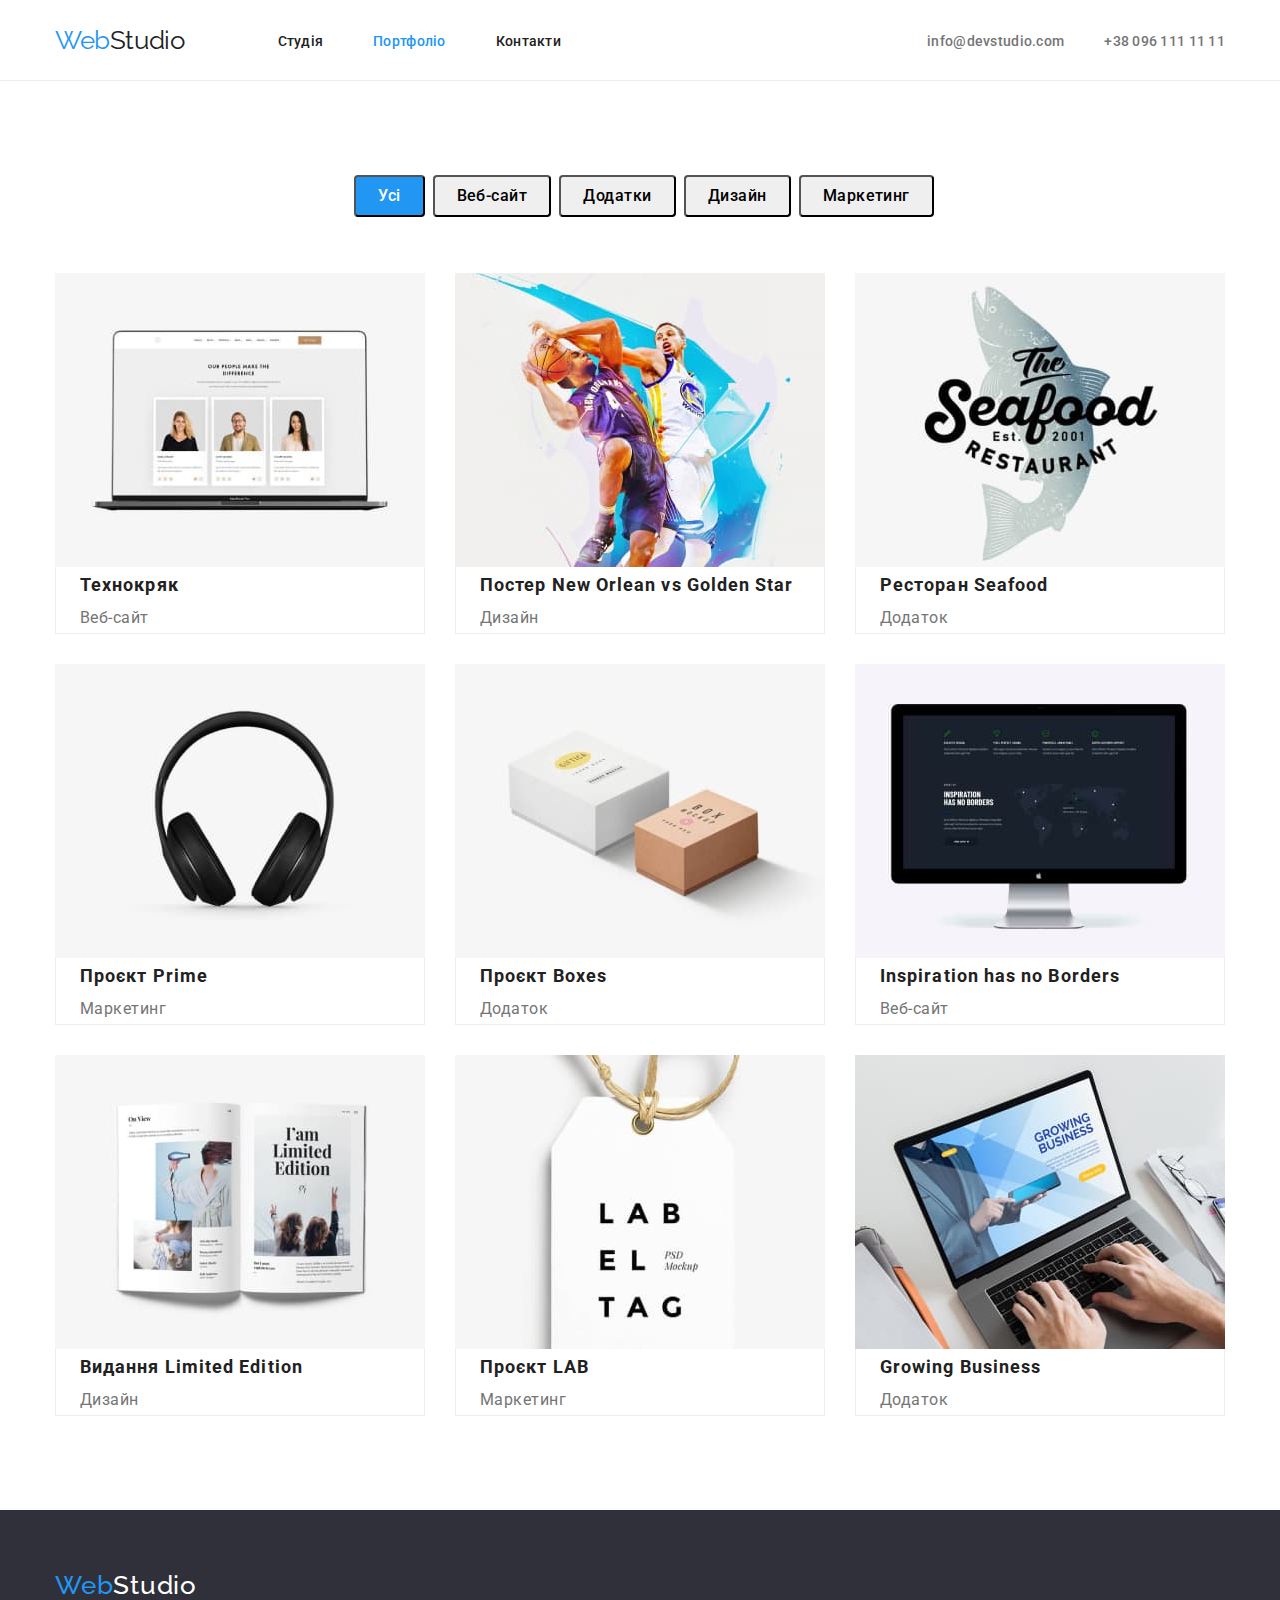
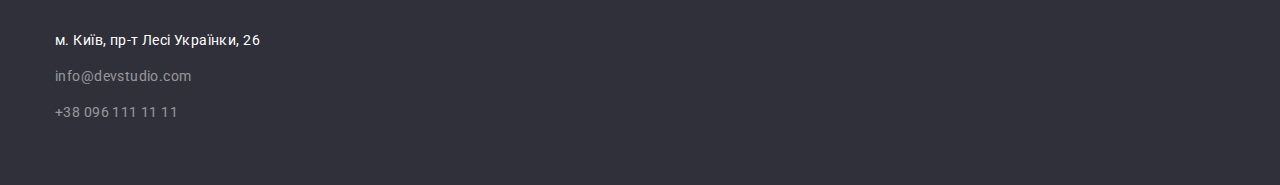
==== portfolio.html @ aed1226d "Upload HomeWork3" ====
<!DOCTYPE html>
<html lang="uk">
<head>
    <meta charset="UTF-8">
    <meta http-equiv="X-UA-Compatible" content="IE=edge">
    <meta name="viewport" content="width=device-width, initial-scale=1.0">
    <title>Portfolio</title>
    <link href="https://fonts.googleapis.com/css2?family=Raleway:wght@700&family=Roboto:wght@400;500;700;900&display=swap" rel="stylesheet">
    <link rel="stylesheet" href="./css/styles.css">
</head>
<body class="pagebody">
    <header class="header-general">
        <div class="container">
            <nav class="main-nav">
                <a href="" class="logo"><span>Web</span>Studio</a> 
                <ul class="site-nav">
                    <li class="item">
                        <a class="link" href="./index.html">Студія</a>
                    </li>
                    <li class="item">
                        <a class="link current" href="./portfolio.html">Портфоліо</a>
                    </li>
                    <li class="item">
                        <a class="link" href="">Контакти</a>
                    </li>
                </ul>
                <ul class="header-address">
                    <li class="item">
                        <a class="email" href="mailto:info@devstudio.com">info@devstudio.com</a>
                    </li>
                    <li class="item">
                        <a class="tel" href="tel:+380961111111">+38 096 111 11 11</a>
                    </li>
                </ul>
            </nav>
        </div>
    </header>
    <main>
        <section class="section">
            <div class="container">
                <h1 class="section-title visually-hidden">Портфоліо наших робіт</h1>
                <ul class="buttons-portfolio">
                    <li><button class="button-portfolio active" type="button">Усі</button></li>
                    <li><button class="button-portfolio" type="button">Веб-сайт</button></li>
                    <li><button class="button-portfolio" type="button">Додатки</button></li>    
                    <li><button class="button-portfolio" type="button">Дизайн</button></li>
                    <li><button class="button-portfolio" type="button">Маркетинг</button></li>
                </ul>
                <ul class="portfolio-examples">
                    <li class="item">
                        <a>
                            <img class="portfolio-pictures" src="./images/technokryak.jpg" alt="Малюнок Веб-сайт">
                            <h2 class="portfolio-title">Технокряк</h2>
                            <p class="portfolio-text">Веб-сайт</p>
                        </a>
                    </li>
                    <li class="item">
                        <a>
                            <img class="portfolio-pictures" src="./images/golden_star.jpg" alt="Постер New Orlean vs Golden Star">
                            <h2 class="portfolio-title">Постер New Orlean vs Golden Star</h2>
                            <p class="portfolio-text">Дизайн</p>
                        </a>
                    </li>
                    <li class="item">
                        <a>
                            <img class="portfolio-pictures" src="./images/seafood.jpg" alt="Постер Ресторан Seafood">
                            <h2 class="portfolio-title">Ресторан Seafood</h2>
                            <p class="portfolio-text">Додаток</p>
                        </a>
                    </li>
                    <li class="item">
                        <a>
                            <img class="portfolio-pictures" src="./images/prime.jpg" alt="Зображення навушників">
                            <h2 class="portfolio-title">Проєкт Prime</h2>
                            <p  class="portfolio-text">Маркетинг</p>
                        </a>
                    </li>
                    <li class="item">
                        <a>
                            <img class="portfolio-pictures" src="./images/boxes.jpg" alt="Зображення боксів">
                            <h2 class="portfolio-title">Проєкт Boxes</h2>
                            <p  class="portfolio-text">Додаток</p>
                        </a>
                    </li>
                    <li class="item">
                        <a>
                            <img class="portfolio-pictures" src="./images/inspiration.jpg" alt="Зображення веб-сайту">
                            <h2 lang="en" class="portfolio-title">Inspiration has no Borders</h2>
                            <p  class="portfolio-text">Веб-сайт</p>
                        </a>
                    </li>
                    <li class="item">
                        <a>
                            <img class="portfolio-pictures" src="./images/limited_edition.jpg" alt="Зображення журналу">
                            <h2 class="portfolio-title">Видання Limited Edition</h2>
                            <p class="portfolio-text">Дизайн</p>
                        </a>
                    </li>
                    <li class="item">
                        <a>
                            <img class="portfolio-pictures" src="./images/lab.jpg" alt="Постер проекту">
                            <h2 class="portfolio-title">Проєкт LAB</h2>
                            <p class="portfolio-text">Маркетинг</p>
                        </a>
                    </li>
                    <li class="item">
                        <a>
                            <img class="portfolio-pictures" src="./images/growing_business.jpg" alt="Зображення додатку">
                            <h2 lang="en" class="portfolio-title">Growing Business</h2>
                        <p  class="portfolio-text">Додаток</p>
                        </a>
                    </li>
                </ul>
            </div>
        </section>
    </main>

    <footer class="footer-general">
        <div class="container">
            <a class="footer-logo" href=""><span>Web</span>Studio</a>
            <address class="footer-address">
                <ul class="footer-contacts">
                    <li>
                        <a class="location" href="https://goo.gl/maps/jkj4zA6aRE2ndgtP7">м. Київ, пр-т Лесі Українки, 26</a>
                    </li>
                    <li>
                        <a class="email" href="mailto:info@devstudio.com">info@devstudio.com</a>
                    </li>
                    <li>
                        <a class="tel" href="tel:+380961111111">+38 096 111 11 11</a>
                    </li>
                </ul>
            </address>
        </div>
        </footer>
    </body>
    </html>
---- css/styles.css ----
:root {
    --primary-text-color:#757575;
    --title-text-color:#212121;
    --accent-color:#2196F3;
    --global-white-color:#ffffff;
    --address-color: rgba(255, 255, 255, 0.5);
}

/* Regular 400
Medium 500
Bold 700
Black 900*/

h1, h2, h3, h4, h5 {
    margin: 0px;
    padding: 0px;
    margin-block-end: 0px;
    margin-block-start: 0px;
}

body {
    font-family: Roboto, sans-serif;
    color: var(--primary-text-color);
    margin: 0px;
}

a {
    text-decoration: none;
    padding: 0px;
    margin: 0px;
}

p {
    margin: 0px;
    padding: 0px;
}

.container {
    width: 1170px;
    padding-right: 15px;
    padding-left: 15px;
    margin-left: auto;
    margin-right: auto;
}

.logo {
    padding-top: 25px;
    padding-bottom: 25px;
    color: var(--title-text-color);
    font-family: Raleway, cursive;
    letter-spacing: -0.015em;
    font-size: 26px;
    line-height: 1,19
}

.logo span {
    color: var(--accent-color);
}

.pagebody {
    background-color: var(--global-white-color);
    color: var(--primary-text-color);
}
 
ul {
    list-style: none;
    padding: 0px;
    margin: 0px;
}



/*SiteNav*/

.header-general {
    border-bottom: 1px solid #ECECEC;
}
 
.main-nav {
    display: flex;
    align-items: center;
}

.site-nav {
    display: flex;
    margin-left: 93px;
}

.site-nav .item + .item {
    margin-left: 50px;
}

.header-address .item + .item {
    margin-left: 40px;
}

.header-address {
    display: flex;
    margin-left: auto;
}

.site-nav .link {
    padding-top: 32px;
    padding-bottom: 32px;
    color: var(--title-text-color);
    font-size: 14px;
    font-weight: 500;
    line-height: 1.14;
    letter-spacing: 0.02em;
}

.site-nav .link:hover,
.site-nav .link:focus {
    color: var(--accent-color);
}

.site-nav .link.current {
    color: var(--accent-color);
}

.header-address .email,
.header-address .tel {
    padding-top: 32px;
    padding-bottom: 32px;
    color: var(--primary-text-color);
    font-weight: 500;
    font-size: 14px;
    letter-spacing: 0.02em;
    line-height: 1.14;
}

.header-adress .email:hover,
.header-adress .email:focus, 
.header-adress .tel:hover,
.header-adress .tel:focus {
    color: var(--accent-color);
}

/*Hero*/

.hero {
    background-color: #2F303A;
    text-align: center;
    margin: 0px;
    padding-top: 0px;
    padding-bottom: 94px;
}

.hero-title {
    margin-top: 0px;
    margin-bottom: 30px;
    color: var(--global-white-color);
    font-weight: 900;
    font-size: 44px;
    line-height: 1.36;
    letter-spacing: 0.06em;
    text-align: center;
}

.button {
    display: inline-block;
    min-width: 200px;
    border-radius: 4px;
    padding: 10px 20px;
    cursor: pointer;
    font-family: Roboto;
    background-color: var(--accent-color);
    color: var(--global-white-color);
    font-size: 16px;
    font-weight: 700;
    line-height: 1.9;
    letter-spacing: 0.06em;
    text-align: center;   
}

.button:hover,
.button:focus {
    background-color: #188CE8;
}

/*Section*/

.section {
    margin-top: 0px;
    margin-bottom: 0px;
    padding-top: 94px;
    padding-bottom: 94px;
}

.section-title {
    margin: 0px;
    padding-top: 0px;
    padding-bottom: 50px;
    color: var(--title-text-color);
    font-size: 36px;
    line-height: 1.16;
    letter-spacing: 0.03em;
    text-align: center;
} 

.no-padding {
    padding-top: 0px;
}

.pictures {
    display: flex;
    justify-content: space-between;
}

.pictures-item {
    display: block;
}

.visually-hidden { 
    position: absolute; 
    white-space: nowrap; 
    width: 1px; height: 1px; 
    overflow: hidden; 
    border: 0; 
    padding: 0; 
    clip: rect(0 0 0 0); 
    clip-path: inset(50%); 
    margin: -1px; 
}

.features-list {
    display: flex;
    justify-content: space-between;
    }

.features-list .item {
    width: 275px;
}

.features-list .features-title {
    margin-top: 0px;
    margin-bottom: 10px;
    color: var(--title-text-color);
    font-weight: 700;
    font-size: 14px;
    line-height: 1.14;
    letter-spacing: 0.03em;
}

.features-list .features-text {
    margin: 0px;
    color: var(--primary-text-color);
    font-size: 14px;
    line-height: 1.71;
    letter-spacing: 0.03em;
}

.section.team {
    /* background-color: tomato; */
    background-color:#F5F4FA;
    margin-top: 0px;
    margin-bottom: 0px;
    padding-top: 94px;
}

.people-list {
    display: flex;
    justify-content: space-between;
}

.people-list .people-item {
    background-color: var(--global-white-color);
}

.people-list .people-title {
    color: var(--title-text-color);
}

.people-title {
    margin-top: 0px;
    margin-bottom: 10px;
    font-weight: 500;
    font-size: 16px;
    line-height: 1.19;
    letter-spacing: 0.03em;
}

.position-title {
    margin: 0px;
    font-size: 16px;
    line-height: 1.19;
    letter-spacing: 0.03em;
}
 
/*Footer*/ 

.footer-logo {
    display: inline-block;
    margin-top: 60px;
    margin-bottom: 28px;
    padding: 0px;
    color: var(--global-white-color);
    font-family: Raleway;
    font-weight: 500;
    font-size: 26px;
    line-height: 1.19;
    letter-spacing: 0.03em;
} 

.footer-logo span {
    color: var(--accent-color);
}

.footer-general {
    background-color: #2F303A;
    color: var(--global-white-color);
    font-size: 14px;
    font-style: normal;
}

.footer-address {
    font-style: normal;
    letter-spacing: 0.03em;
    line-height: 1.71;
}

.footer-address .location {
    color: var(--global-white-color);
    letter-spacing: 0.03em;
    line-height: 1.71;
 }

.location:hover,
.location:focus {
    color: var(--accent-color);
}

.footer-address .email,
.footer-address .tel {
    color: var(--address-color);
    letter-spacing: 0.03em;
    line-height: 1.71;
}

.email:hover,
.email:focus, 
.tel:hover,
.tel:focus {
    color: var(--accent-color);
}

.footer-contacts .location,
.footer-contacts .email {
    display: block;
    margin-top: 0px;
    margin-bottom: 12px;
}

.footer-contacts .tel {
    display: block;
    margin-top: 0px;
    padding-bottom: 60px;
}

/*Portfolio*/

.buttons-portfolio {
    display: flex;
    margin-bottom: 56px;
    justify-content: center;
    align-items: center;
}

.button-portfolio {
    margin-left: 8px;
    min-width: 64px;
    display: inline-block;
    border-radius: 4px;
    padding: 6px 22px;
    font-family: Roboto, sans-serif;
    cursor: pointer;
    font-weight: 500;
    font-size: 16px;
    line-height: 1.62;
    letter-spacing: 0.03em;
    text-align: center;
}

.button-portfolio.active {
    min-width: 64px;
    border-radius: 4px;
    padding: 6px 22px;
    font-family: Roboto, sans-serif;
    color: var(--global-white-color);
    background-color: var(--accent-color);
    cursor: pointer;
    font-weight: 500;
    font-size: 16px;
    line-height: 1.62;
    letter-spacing: 0.03em;
    text-align: center;
}

.button-portfolio:focus,
.button-portfolio:hover {
    background-color: var(--accent-color);
    color: var(--global-white-color);
}


.portfolio-title {
    border-left: 1px solid #EEEEEE;
    border-right: 1px solid #EEEEEE;
    padding-left: 24px;
    padding-right: 24px;
    color: var(--title-text-color);
    font-size: 18px;
    line-height: 2;
    letter-spacing: 0.06em;

    /* background-color: tomato; */
}

.portfolio-text {
    border-left: 1px solid #EEEEEE;
    border-right: 1px solid #EEEEEE;
    padding-left: 24px;
    padding-right: 24px;
    font-size: 16px;
    line-height: 1.88;
    letter-spacing: 0.03em;
    /* background-color:teal; */
}

.portfolio-examples {
    display: flex;
    /* gap: 30px; */
    flex-wrap: wrap;
}

.portfolio-examples .portfolio-pictures {
    display: block;
}

.portfolio-examples .item {
    width: calc((100% - 60px) / 3); 
    margin-bottom: 30px;
    margin-right: 30px;
    border-bottom: 1px solid #EEEEEE;
}


.portfolio-examples .item:nth-child(3n) {
    margin-right: 0px;
}

.portfolio-examples .item:nth-last-child(-n+3) {
    margin-bottom: 0px;
}
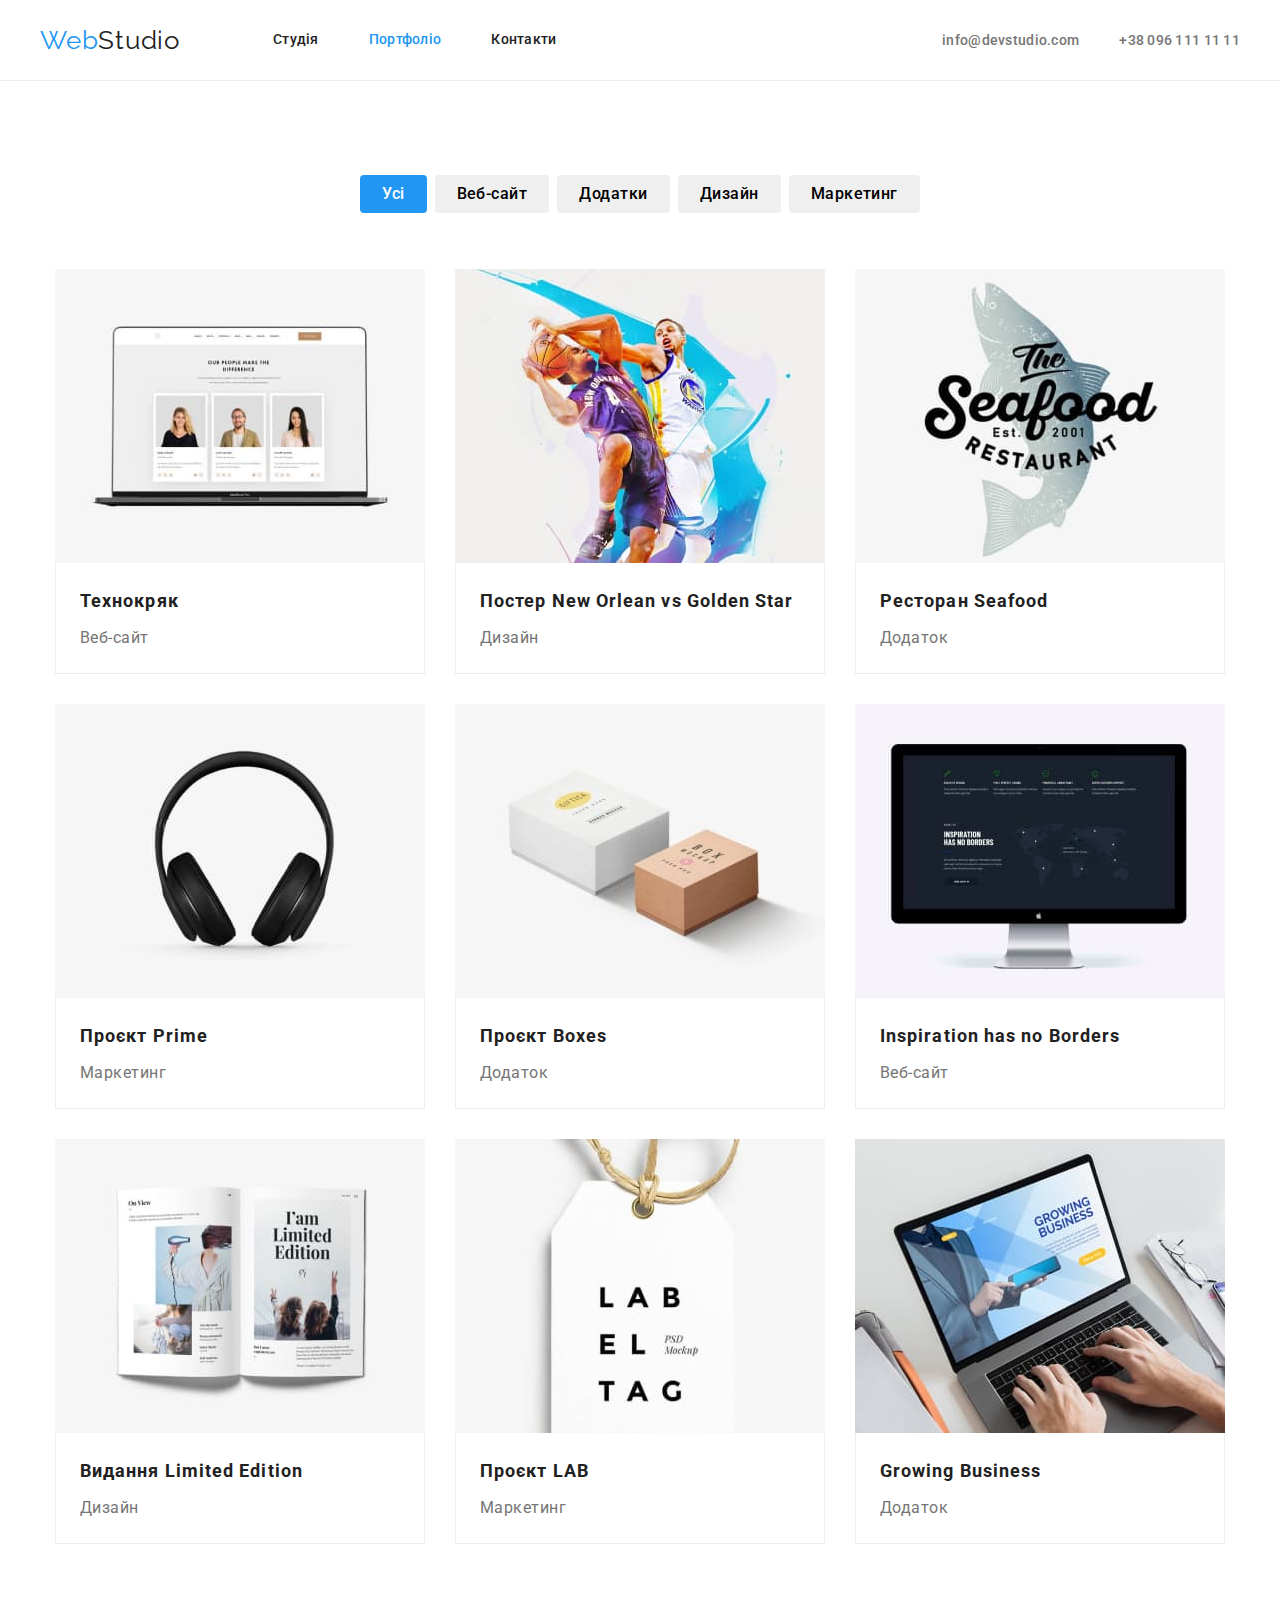
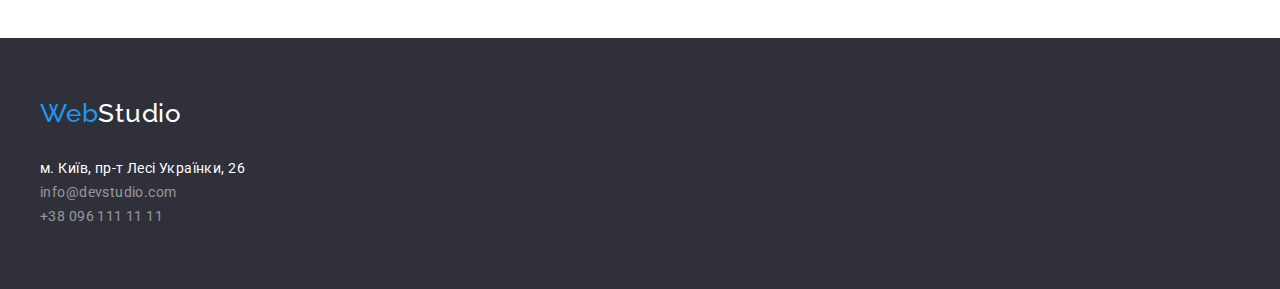
==== commit cb9a8e31: "1 корректировка" ====
--- a/portfolio.html
+++ b/portfolio.html
@@ -50,64 +50,82 @@
                     <li class="item">
                         <a>
                             <img class="portfolio-pictures" src="./images/technokryak.jpg" alt="Малюнок Веб-сайт">
-                            <h2 class="portfolio-title">Технокряк</h2>
-                            <p class="portfolio-text">Веб-сайт</p>
+                            <div class="portfolio-description">
+                                <h2 class="portfolio-title">Технокряк</h2>
+                                <p class="portfolio-text">Веб-сайт</p>
+                            </div>
                         </a>
                     </li>
                     <li class="item">
                         <a>
                             <img class="portfolio-pictures" src="./images/golden_star.jpg" alt="Постер New Orlean vs Golden Star">
-                            <h2 class="portfolio-title">Постер New Orlean vs Golden Star</h2>
-                            <p class="portfolio-text">Дизайн</p>
+                            <div class="portfolio-description">
+                                <h2 class="portfolio-title">Постер New Orlean vs Golden Star</h2>
+                                <p class="portfolio-text">Дизайн</p>
+                            </div>
                         </a>
                     </li>
                     <li class="item">
                         <a>
                             <img class="portfolio-pictures" src="./images/seafood.jpg" alt="Постер Ресторан Seafood">
-                            <h2 class="portfolio-title">Ресторан Seafood</h2>
-                            <p class="portfolio-text">Додаток</p>
+                            <div class="portfolio-description">
+                                <h2 class="portfolio-title">Ресторан Seafood</h2>
+                                <p class="portfolio-text">Додаток</p>
+                            </div>
                         </a>
                     </li>
                     <li class="item">
                         <a>
                             <img class="portfolio-pictures" src="./images/prime.jpg" alt="Зображення навушників">
-                            <h2 class="portfolio-title">Проєкт Prime</h2>
-                            <p  class="portfolio-text">Маркетинг</p>
+                            <div class="portfolio-description">
+                                <h2 class="portfolio-title">Проєкт Prime</h2>
+                                <p  class="portfolio-text">Маркетинг</p>
+                            </div>
                         </a>
                     </li>
                     <li class="item">
                         <a>
                             <img class="portfolio-pictures" src="./images/boxes.jpg" alt="Зображення боксів">
-                            <h2 class="portfolio-title">Проєкт Boxes</h2>
-                            <p  class="portfolio-text">Додаток</p>
+                            <div class="portfolio-description">
+                                <h2 class="portfolio-title">Проєкт Boxes</h2>
+                                <p  class="portfolio-text">Додаток</p>
+                            </div>
                         </a>
                     </li>
                     <li class="item">
                         <a>
                             <img class="portfolio-pictures" src="./images/inspiration.jpg" alt="Зображення веб-сайту">
-                            <h2 lang="en" class="portfolio-title">Inspiration has no Borders</h2>
-                            <p  class="portfolio-text">Веб-сайт</p>
+                            <div class="portfolio-description">
+                                <h2 lang="en" class="portfolio-title">Inspiration has no Borders</h2>
+                                <p  class="portfolio-text">Веб-сайт</p>
+                            </div>
                         </a>
                     </li>
                     <li class="item">
                         <a>
                             <img class="portfolio-pictures" src="./images/limited_edition.jpg" alt="Зображення журналу">
-                            <h2 class="portfolio-title">Видання Limited Edition</h2>
-                            <p class="portfolio-text">Дизайн</p>
+                            <div class="portfolio-description">
+                                <h2 class="portfolio-title">Видання Limited Edition</h2>
+                                <p class="portfolio-text">Дизайн</p>
+                            </div>
                         </a>
                     </li>
                     <li class="item">
                         <a>
                             <img class="portfolio-pictures" src="./images/lab.jpg" alt="Постер проекту">
-                            <h2 class="portfolio-title">Проєкт LAB</h2>
-                            <p class="portfolio-text">Маркетинг</p>
+                            <div class="portfolio-description">
+                                <h2 class="portfolio-title">Проєкт LAB</h2>
+                                <p class="portfolio-text">Маркетинг</p>
+                            </div>
                         </a>
                     </li>
                     <li class="item">
                         <a>
                             <img class="portfolio-pictures" src="./images/growing_business.jpg" alt="Зображення додатку">
-                            <h2 lang="en" class="portfolio-title">Growing Business</h2>
-                        <p  class="portfolio-text">Додаток</p>
+                            <div class="portfolio-description">
+                                <h2 lang="en" class="portfolio-title">Growing Business</h2>
+                                <p class="portfolio-text">Додаток</p>
+                            </div>
                         </a>
                     </li>
                 </ul>
--- a/css/styles.css
+++ b/css/styles.css
@@ -35,8 +35,12 @@
     padding: 0px;
 }
 
+img {
+    max-width: 100%;
+}
+
 .container {
-    width: 1170px;
+    width: 1200px;
     padding-right: 15px;
     padding-left: 15px;
     margin-left: auto;
@@ -44,13 +48,11 @@
 }
 
 .logo {
-    padding-top: 25px;
-    padding-bottom: 25px;
     color: var(--title-text-color);
     font-family: Raleway, cursive;
-    letter-spacing: -0.015em;
+    letter-spacing: 0.03em;
     font-size: 26px;
-    line-height: 1,19
+    line-height: 1.19
 }
 
 .logo span {
@@ -100,6 +102,7 @@
 }
 
 .site-nav .link {
+    display: block;
     padding-top: 32px;
     padding-bottom: 32px;
     color: var(--title-text-color);
@@ -142,11 +145,14 @@
     background-color: #2F303A;
     text-align: center;
     margin: 0px;
-    padding-top: 0px;
-    padding-bottom: 94px;
+    padding-top: 200px;
+    padding-bottom: 200px;
 }
 
 .hero-title {
+    margin-right: auto;
+    margin-left: auto;
+    max-width: 696px;
     margin-top: 0px;
     margin-bottom: 30px;
     color: var(--global-white-color);
@@ -158,8 +164,8 @@
 }
 
 .button {
-    display: inline-block;
     min-width: 200px;
+    border: var(--accent-color);
     border-radius: 4px;
     padding: 10px 20px;
     cursor: pointer;
@@ -188,9 +194,10 @@
 }
 
 .section-title {
-    margin: 0px;
+    margin-top: 0px;
+    margin-bottom: 50px;
     padding-top: 0px;
-    padding-bottom: 50px;
+    padding-bottom: 0px;
     color: var(--title-text-color);
     font-size: 36px;
     line-height: 1.16;
@@ -265,6 +272,7 @@
 
 .people-list .people-item {
     background-color: var(--global-white-color);
+    text-align: center;
 }
 
 .people-list .people-title {
@@ -286,12 +294,15 @@
     line-height: 1.19;
     letter-spacing: 0.03em;
 }
- 
+
+.position-people {
+    padding-top: 30px;
+    padding-bottom: 30px;
+}
 /*Footer*/ 
 
 .footer-logo {
     display: inline-block;
-    margin-top: 60px;
     margin-bottom: 28px;
     padding: 0px;
     color: var(--global-white-color);
@@ -311,6 +322,8 @@
     color: var(--global-white-color);
     font-size: 14px;
     font-style: normal;
+    padding-top: 60px;
+    padding-bottom: 60px;
 }
 
 .footer-address {
@@ -344,22 +357,11 @@
     color: var(--accent-color);
 }
 
-.footer-contacts .location,
-.footer-contacts .email {
-    display: block;
-    margin-top: 0px;
-    margin-bottom: 12px;
-}
-
-.footer-contacts .tel {
-    display: block;
-    margin-top: 0px;
-    padding-bottom: 60px;
-}
 
 /*Portfolio*/
 
 .buttons-portfolio {
+    gap: 8px;
     display: flex;
     margin-bottom: 56px;
     justify-content: center;
@@ -367,10 +369,9 @@
 }
 
 .button-portfolio {
-    margin-left: 8px;
     min-width: 64px;
-    display: inline-block;
     border-radius: 4px;
+    border: #F5F4FA;
     padding: 6px 22px;
     font-family: Roboto, sans-serif;
     cursor: pointer;
@@ -404,51 +405,48 @@
 
 
 .portfolio-title {
-    border-left: 1px solid #EEEEEE;
-    border-right: 1px solid #EEEEEE;
-    padding-left: 24px;
-    padding-right: 24px;
     color: var(--title-text-color);
     font-size: 18px;
     line-height: 2;
     letter-spacing: 0.06em;
-
-    /* background-color: tomato; */
+    margin-bottom: 4px;
+    
 }
 
 .portfolio-text {
+    font-size: 16px;
+    line-height: 1.88;
+    letter-spacing: 0.03em;
+}
+
+.portfolio-examples {
+    display: flex;
+    justify-content: center;
+    flex-wrap: wrap;
+}
+
+.portfolio-examples .portfolio-pictures {
+    display: block;
+}
+
+.portfolio-examples .item {
+    width: calc((100% - 90px) / 3); 
+    margin-bottom: 30px;
+    margin-right: 30px;
+}
+
+
+.portfolio-examples .item:nth-child(3n) {
+    margin-right: 0px;
+}
+
+.portfolio-examples .item:nth-last-child(-n+3) {
+    margin-bottom: 0px;
+} 
+
+.portfolio-description {
+    padding: 20px 24px;
+    border-bottom: 1px solid #EEEEEE;
     border-left: 1px solid #EEEEEE;
     border-right: 1px solid #EEEEEE;
-    padding-left: 24px;
-    padding-right: 24px;
-    font-size: 16px;
-    line-height: 1.88;
-    letter-spacing: 0.03em;
-    /* background-color:teal; */
-}
-
-.portfolio-examples {
-    display: flex;
-    /* gap: 30px; */
-    flex-wrap: wrap;
-}
-
-.portfolio-examples .portfolio-pictures {
-    display: block;
-}
-
-.portfolio-examples .item {
-    width: calc((100% - 60px) / 3); 
-    margin-bottom: 30px;
-    margin-right: 30px;
-    border-bottom: 1px solid #EEEEEE;
-}
-
-
-.portfolio-examples .item:nth-child(3n) {
-    margin-right: 0px;
-}
-
-.portfolio-examples .item:nth-last-child(-n+3) {
-    margin-bottom: 0px;
-} +}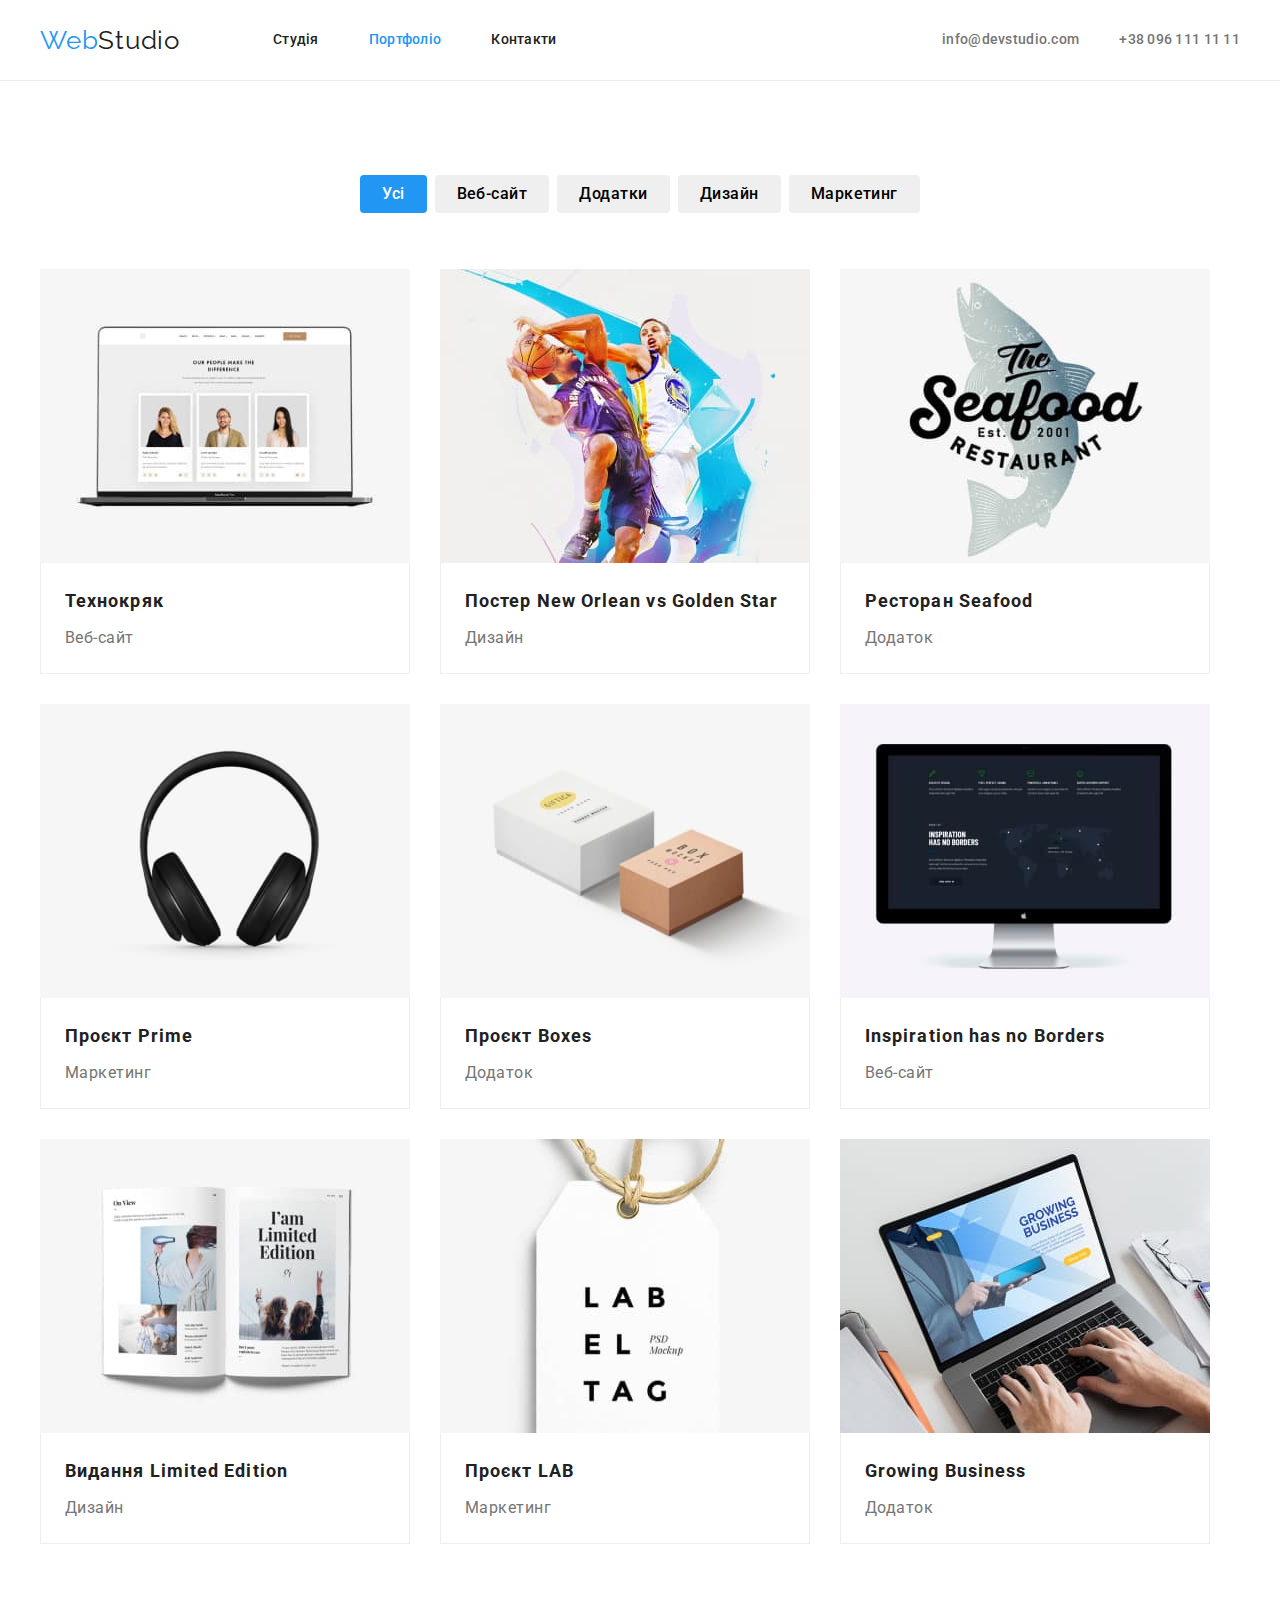
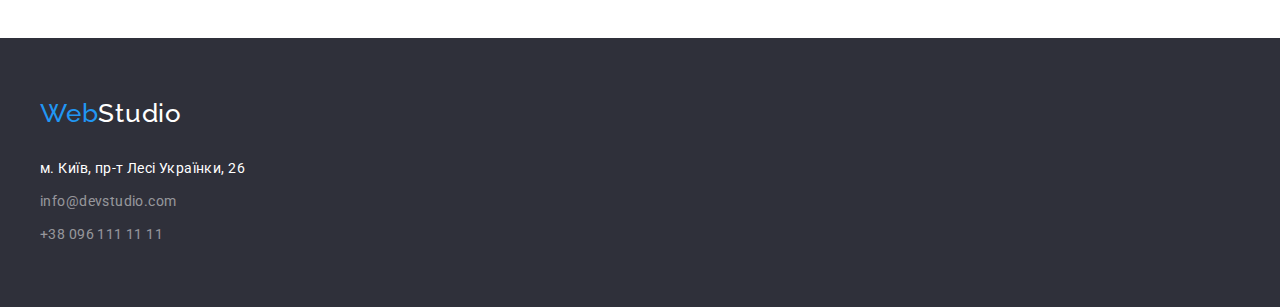
==== commit f743c4af: "Второе исправление" ====
--- a/portfolio.html
+++ b/portfolio.html
@@ -6,6 +6,7 @@
     <meta name="viewport" content="width=device-width, initial-scale=1.0">
     <title>Portfolio</title>
     <link href="https://fonts.googleapis.com/css2?family=Raleway:wght@700&family=Roboto:wght@400;500;700;900&display=swap" rel="stylesheet">
+    <link rel="stylesheet" href="https://cdnjs.cloudflare.com/ajax/libs/modern-normalize/1.1.0/modern-normalize.min.css" integrity="sha512-wpPYUAdjBVSE4KJnH1VR1HeZfpl1ub8YT/NKx4PuQ5NmX2tKuGu6U/JRp5y+Y8XG2tV+wKQpNHVUX03MfMFn9Q==" crossorigin="anonymous" referrerpolicy="no-referrer" />
     <link rel="stylesheet" href="./css/styles.css">
 </head>
 <body class="pagebody">
@@ -138,18 +139,18 @@
             <a class="footer-logo" href=""><span>Web</span>Studio</a>
             <address class="footer-address">
                 <ul class="footer-contacts">
-                    <li>
+                    <li class="footer-item">
                         <a class="location" href="https://goo.gl/maps/jkj4zA6aRE2ndgtP7">м. Київ, пр-т Лесі Українки, 26</a>
                     </li>
-                    <li>
+                    <li class="footer-item">
                         <a class="email" href="mailto:info@devstudio.com">info@devstudio.com</a>
                     </li>
-                    <li>
+                    <li class="footer-item">
                         <a class="tel" href="tel:+380961111111">+38 096 111 11 11</a>
                     </li>
                 </ul>
             </address>
         </div>
-        </footer>
+    </footer>
     </body>
     </html>--- a/css/styles.css
+++ b/css/styles.css
@@ -11,12 +11,17 @@
 Bold 700
 Black 900*/
 
-h1, h2, h3, h4, h5 {
-    margin: 0px;
-    padding: 0px;
-    margin-block-end: 0px;
-    margin-block-start: 0px;
-}
+h1,
+h2,
+h3,
+h4,
+h5,
+h6,
+p {
+	margin-top: 0;
+}
+
+
 
 body {
     font-family: Roboto, sans-serif;
@@ -36,7 +41,9 @@
 }
 
 img {
-    max-width: 100%;
+    display: block;
+	max-width: 100%;
+	height: auto;
 }
 
 .container {
@@ -66,10 +73,13 @@
  
 ul {
     list-style: none;
-    padding: 0px;
-    margin: 0px;
-}
-
+    padding: 0;
+    margin: 0;
+}
+
+address {
+	font-style: normal;
+}
 
 
 /*SiteNav*/
@@ -123,6 +133,7 @@
 
 .header-address .email,
 .header-address .tel {
+    display: block;
     padding-top: 32px;
     padding-bottom: 32px;
     color: var(--primary-text-color);
@@ -211,11 +222,11 @@
 
 .pictures {
     display: flex;
-    justify-content: space-between;
+    gap: 30px;
 }
 
 .pictures-item {
-    display: block;
+    display: flex;
 }
 
 .visually-hidden { 
@@ -232,11 +243,11 @@
 
 .features-list {
     display: flex;
-    justify-content: space-between;
+    gap: 30px;
     }
 
 .features-list .item {
-    width: 275px;
+    width: 270px;
 }
 
 .features-list .features-title {
@@ -258,7 +269,6 @@
 }
 
 .section.team {
-    /* background-color: tomato; */
     background-color:#F5F4FA;
     margin-top: 0px;
     margin-bottom: 0px;
@@ -267,7 +277,7 @@
 
 .people-list {
     display: flex;
-    justify-content: space-between;
+    gap: 30px;
 }
 
 .people-list .people-item {
@@ -333,9 +343,14 @@
 }
 
 .footer-address .location {
+    margin-bottom: 9px;
     color: var(--global-white-color);
     letter-spacing: 0.03em;
     line-height: 1.71;
+ }
+
+ .footer-address .email {
+    margin-bottom: 9px;
  }
 
 .location:hover,
@@ -357,6 +372,13 @@
     color: var(--accent-color);
 }
 
+.footer-item {
+    margin-bottom: 9px;
+}
+
+.footer-item:last-child {
+    margin-bottom: 0px;
+}
 
 /*Portfolio*/
 
@@ -421,7 +443,7 @@
 
 .portfolio-examples {
     display: flex;
-    justify-content: center;
+    gap: 30px;
     flex-wrap: wrap;
 }
 
@@ -429,20 +451,20 @@
     display: block;
 }
 
-.portfolio-examples .item {
+/* .portfolio-examples .item {
     width: calc((100% - 90px) / 3); 
     margin-bottom: 30px;
     margin-right: 30px;
-}
-
-
-.portfolio-examples .item:nth-child(3n) {
+} */
+
+
+/* .portfolio-examples .item:nth-child(3n) {
     margin-right: 0px;
 }
 
 .portfolio-examples .item:nth-last-child(-n+3) {
     margin-bottom: 0px;
-} 
+}  */
 
 .portfolio-description {
     padding: 20px 24px;
